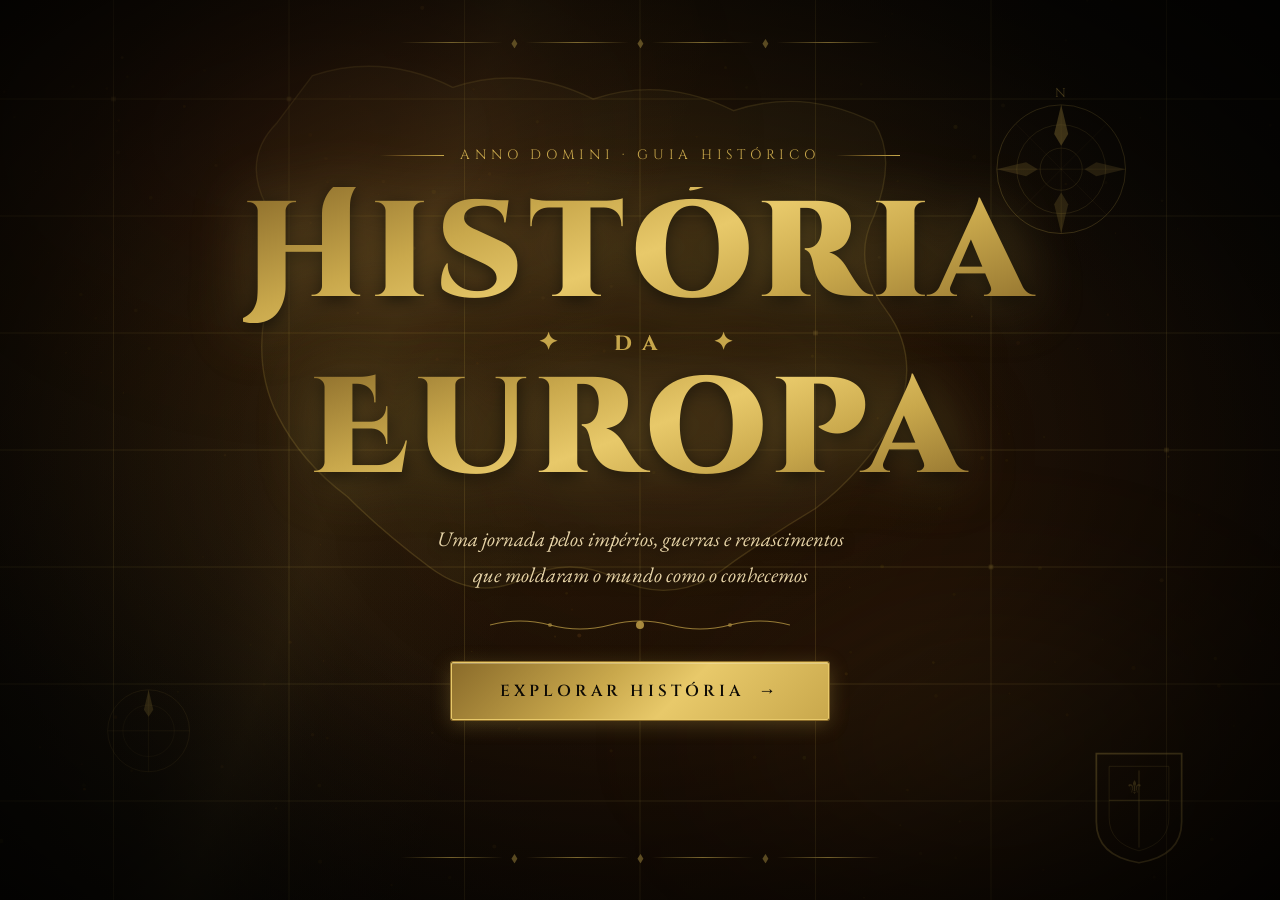
==== index.html @ 4f0f4bb1 "Site v1" ====
<!DOCTYPE html>
<html lang="pt-BR">
<head>
    <meta charset="UTF-8">
    <meta name="viewport" content="width=device-width, initial-scale=1.0">
    <title>História da Europa — Abertura</title>

    <!-- Tipografia histórica elegante -->
    <link rel="preconnect" href="https://fonts.googleapis.com">
    <link href="https://fonts.googleapis.com/css2?family=Cinzel+Decorative:wght@700;900&family=Cinzel:wght@400;600&family=EB+Garamond:ital,wght@0,400;0,500;1,400&display=swap" rel="stylesheet">

    <link rel="stylesheet" href="style.css">
</head>
<body>

<!-- ══════════════════════════════════════════════
     CAMADA 0 — Fundo de mapa antigo (SVG inline)
     ══════════════════════════════════════════════ -->
<div class="bg-map" aria-hidden="true">
    <!-- Grade de mapa estilo cartografia antiga -->
    <svg class="map-grid" viewBox="0 0 1200 800" preserveAspectRatio="xMidYMid slice">
        <!-- Linhas de latitude -->
        <g stroke="#c9a84c" stroke-opacity="0.18" stroke-width="0.8" fill="none">
            <line x1="0" y1="100" x2="1200" y2="100"/>
            <line x1="0" y1="200" x2="1200" y2="200"/>
            <line x1="0" y1="300" x2="1200" y2="300"/>
            <line x1="0" y1="400" x2="1200" y2="400"/>
            <line x1="0" y1="500" x2="1200" y2="500"/>
            <line x1="0" y1="600" x2="1200" y2="600"/>
            <line x1="0" y1="700" x2="1200" y2="700"/>
            <!-- Linhas de longitude -->
            <line x1="150" y1="0" x2="150" y2="800"/>
            <line x1="300" y1="0" x2="300" y2="800"/>
            <line x1="450" y1="0" x2="450" y2="800"/>
            <line x1="600" y1="0" x2="600" y2="800"/>
            <line x1="750" y1="0" x2="750" y2="800"/>
            <line x1="900" y1="0" x2="900" y2="800"/>
            <line x1="1050" y1="0" x2="1050" y2="800"/>
        </g>
        <!-- Rosa dos ventos central -->
        <g transform="translate(960, 160)" stroke="#c9a84c" stroke-opacity="0.35" fill="none">
            <circle cx="0" cy="0" r="55" stroke-width="0.8"/>
            <circle cx="0" cy="0" r="38" stroke-width="0.5"/>
            <circle cx="0" cy="0" r="18" stroke-width="0.5"/>
            <!-- Ponteiros cardinais -->
            <polygon points="0,-55 6,-30 0,-20 -6,-30" fill="#c9a84c" fill-opacity="0.5" stroke="none"/>
            <polygon points="0,55 6,30 0,20 -6,30"  fill="#c9a84c" fill-opacity="0.25" stroke="none"/>
            <polygon points="-55,0 -30,6 -20,0 -30,-6" fill="#c9a84c" fill-opacity="0.25" stroke="none"/>
            <polygon points="55,0 30,6 20,0 30,-6"  fill="#c9a84c" fill-opacity="0.25" stroke="none"/>
            <!-- Ponteiros intercardinais -->
            <line x1="0" y1="-55" x2="0" y2="55" stroke-width="0.6" stroke-opacity="0.2"/>
            <line x1="-55" y1="0" x2="55" y2="0" stroke-width="0.6" stroke-opacity="0.2"/>
            <line x1="-39" y1="-39" x2="39" y2="39" stroke-width="0.4" stroke-opacity="0.15"/>
            <line x1="39" y1="-39" x2="-39" y2="39" stroke-width="0.4" stroke-opacity="0.15"/>
            <!-- N -->
            <text x="-5" y="-62" fill="#c9a84c" fill-opacity="0.7" font-family="Cinzel,serif" font-size="11" stroke="none">N</text>
        </g>
        <!-- Segunda rosa dos ventos — canto inferior esquerdo -->
        <g transform="translate(180, 640)" stroke="#c9a84c" stroke-opacity="0.2" fill="none">
            <circle cx="0" cy="0" r="35" stroke-width="0.6"/>
            <circle cx="0" cy="0" r="22" stroke-width="0.4"/>
            <polygon points="0,-35 4,-18 0,-12 -4,-18" fill="#c9a84c" fill-opacity="0.3" stroke="none"/>
            <line x1="0" y1="-35" x2="0" y2="35" stroke-width="0.5" stroke-opacity="0.2"/>
            <line x1="-35" y1="0" x2="35" y2="0" stroke-width="0.5" stroke-opacity="0.2"/>
        </g>
        <!-- Silhueta simplificada da Europa (contorno estilizado) -->
        <path d="M320,80 Q380,60 440,90 Q500,70 560,100 Q620,80 680,110
                 Q740,90 800,120 Q820,150 800,200 Q780,240 810,280
                 Q840,320 820,370 Q790,420 750,450 Q700,480 660,510
                 Q620,530 580,510 Q540,490 500,510 Q460,530 420,500
                 Q380,470 350,440 Q310,410 290,370 Q270,330 280,280
                 Q300,230 280,190 Q260,150 290,120 Z"
              fill="#c9a84c" fill-opacity="0.05"
              stroke="#c9a84c" stroke-opacity="0.2" stroke-width="1.2"/>
        <!-- Cruzes ornamentais nos cruzamentos da grade -->
        <g fill="#c9a84c" fill-opacity="0.15">
            <rect x="148" y="98" width="4" height="4"/>
            <rect x="298" y="98" width="4" height="4"/>
            <rect x="448" y="198" width="4" height="4"/>
            <rect x="748" y="298" width="4" height="4"/>
            <rect x="898" y="498" width="4" height="4"/>
            <rect x="1048" y="398" width="4" height="4"/>
        </g>
    </svg>
</div>

<!-- ══════════════════════════════════════════════
     CAMADA 1 — Partículas de ouro (canvas)
     ══════════════════════════════════════════════ -->
<canvas id="canvas-particulas" aria-hidden="true"></canvas>

<!-- ══════════════════════════════════════════════
     CAMADA 2 — Fumaça / névoa ambiente
     ══════════════════════════════════════════════ -->
<div class="nevoa" aria-hidden="true">
    <div class="nevoa-blob nevoa-1"></div>
    <div class="nevoa-blob nevoa-2"></div>
    <div class="nevoa-blob nevoa-3"></div>
</div>

<!-- ══════════════════════════════════════════════
     CAMADA 3 — Elementos decorativos históricos
     ══════════════════════════════════════════════ -->
<div class="decorativos" aria-hidden="true">
    <!-- Brasão / escudo estilizado (SVG inline) -->
    <svg class="escudo" viewBox="0 0 120 140" xmlns="http://www.w3.org/2000/svg">
        <path d="M10,10 L110,10 L110,90 Q110,130 60,138 Q10,130 10,90 Z"
              fill="none" stroke="#c9a84c" stroke-width="2" stroke-opacity="0.5"/>
        <path d="M25,25 L95,25 L95,85 Q95,115 60,124 Q25,115 25,85 Z"
              fill="none" stroke="#c9a84c" stroke-width="1" stroke-opacity="0.3"/>
        <!-- Cruz central no escudo -->
        <line x1="60" y1="30" x2="60" y2="120" stroke="#c9a84c" stroke-width="1.5" stroke-opacity="0.35"/>
        <line x1="25" y1="65" x2="95" y2="65"  stroke="#c9a84c" stroke-width="1.5" stroke-opacity="0.35"/>
        <!-- Flor-de-lis topo -->
        <text x="45" y="58" font-size="22" fill="#c9a84c" fill-opacity="0.45" font-family="serif">⚜</text>
    </svg>

    <!-- Separador ornamental superior -->
    <div class="ornamento-topo">
        <span class="linha-orn"></span>
        <span class="diamante">◆</span>
        <span class="linha-orn"></span>
        <span class="diamante">◆</span>
        <span class="linha-orn"></span>
        <span class="diamante">◆</span>
        <span class="linha-orn"></span>
    </div>

    <!-- Separador ornamental inferior -->
    <div class="ornamento-base">
        <span class="linha-orn"></span>
        <span class="diamante">◆</span>
        <span class="linha-orn"></span>
        <span class="diamante">◆</span>
        <span class="linha-orn"></span>
        <span class="diamante">◆</span>
        <span class="linha-orn"></span>
    </div>
</div>

<!-- ══════════════════════════════════════════════
     CAMADA 4 — Conteúdo principal da vinheta
     ══════════════════════════════════════════════ -->
<main class="vinheta-conteudo" role="main">

    <!-- Eyebrow / rótulo -->
    <p class="eyebrow" aria-label="Introdução">
        <span class="eyebrow-linha"></span>
        Anno Domini · Guia Histórico
        <span class="eyebrow-linha"></span>
    </p>

    <!-- Título principal -->
    <h1 class="titulo-principal">
        <span class="titulo-linha titulo-linha-1">História</span>
        <span class="titulo-separador">✦ &nbsp; da &nbsp; ✦</span>
        <span class="titulo-linha titulo-linha-2">Europa</span>
    </h1>

    <!-- Subtítulo -->
    <p class="subtitulo">
        Uma jornada pelos impérios, guerras e renascimentos<br>
        que moldaram o mundo como o conhecemos
    </p>

    <!-- Divisor de pergaminho -->
    <div class="divisor-perg" aria-hidden="true">
        <svg viewBox="0 0 300 20" xmlns="http://www.w3.org/2000/svg">
            <path d="M0,10 Q30,2 60,10 Q90,18 120,10 Q150,2 180,10 Q210,18 240,10 Q270,2 300,10"
                  fill="none" stroke="#c9a84c" stroke-width="1.2" stroke-opacity="0.7"/>
            <circle cx="150" cy="10" r="4" fill="#c9a84c" fill-opacity="0.8"/>
            <circle cx="60"  cy="10" r="2" fill="#c9a84c" fill-opacity="0.5"/>
            <circle cx="240" cy="10" r="2" fill="#c9a84c" fill-opacity="0.5"/>
        </svg>
    </div>

    <!-- Botão CTA -->
    <a href="index2.html" class="btn-explorar" id="btn-explorar" aria-label="Explorar a história da Europa">
        <span class="btn-brilho" aria-hidden="true"></span>
        <span class="btn-texto">Explorar História</span>
        <span class="btn-seta" aria-hidden="true">→</span>
    </a>

    <!-- Nota de áudio (opcional) -->
    <p class="nota-audio" id="nota-audio" aria-live="polite"></p>

</main>

<!-- ══════════════════════════════════════════════
     CAMADA 5 — Vignette / sobreposição de borda
     ══════════════════════════════════════════════ -->
<div class="vignette-overlay" aria-hidden="true"></div>

<!-- ══════════════════════════════════════════════
     CAMADA 6 — Transição de saída (fade para index)
     ══════════════════════════════════════════════ -->
<div class="transicao-saida" id="transicao-saida" aria-hidden="true"></div>

<!-- Áudio ambiente (discreto, opcional) -->
<audio id="audio-ambiente" loop preload="none">
    <!--
        Para usar áudio real, adicione um arquivo .mp3 ou .ogg aqui:
        <source src="assets/europa-ambient.mp3" type="audio/mpeg">
        Sugestão: música de harpa medieval ou vento suave de 30-60s em loop.
        Recomendamos volume <= 0.15 para não ser intrusivo.
    -->
</audio>

<script src="script.js"></script>
</body>
</html>
---- style.css ----
/* ═══════════════════════════════════════════════════════════════════
   VINHETA — História da Europa
   Paleta: escuro profundo · dourado · marrom antigo · vermelho imperial
   ═══════════════════════════════════════════════════════════════════ */

/* ── Variáveis ───────────────────────────────────────────────────── */
:root {
    --ouro:          #c9a84c;
    --ouro-claro:    #e8c96a;
    --ouro-escuro:   #8a6b2a;
    --fundo-1:       #0d0a05;
    --fundo-2:       #1a1008;
    --fundo-3:       #261608;
    --vermelho:      #8b1a1a;
    --vermelho-vivo: #c0392b;
    --marrom:        #4a2c0a;
    --creme:         #f5e6c8;
    --creme-suave:   #e8d5a8;
    --branco-antigo: #fdf6e3;
    --sombra-ouro:   rgba(201,168,76,0.35);
    --dur-entrada:   1.2s;
}

/* ── Reset ───────────────────────────────────────────────────────── */
*, *::before, *::after { margin: 0; padding: 0; box-sizing: border-box; }

html, body {
    width: 100%; height: 100%;
    overflow: hidden; /* sem scroll durante a vinheta */
}

body {
    font-family: 'EB Garamond', 'Georgia', serif;
    background: var(--fundo-1);
    color: var(--creme);
    cursor: default;
    /* Animação de fade-in do body inteiro */
    animation: fadeInBody 2s ease forwards;
}

@keyframes fadeInBody {
    from { opacity: 0; }
    to   { opacity: 1; }
}

/* ══════════════════════════════════════════════════════════════════
   CAMADA 0 — Fundo: mapa antigo
   ══════════════════════════════════════════════════════════════════ */
.bg-map {
    position: fixed;
    inset: 0;
    z-index: 0;
    /* Textura de pergaminho via gradiente */
    background:
        radial-gradient(ellipse at 30% 20%, #2a1a08 0%, transparent 55%),
        radial-gradient(ellipse at 70% 80%, #1e0f04 0%, transparent 55%),
        radial-gradient(ellipse at 50% 50%, #261608 0%, var(--fundo-1) 80%);
    /* Grão/ruído simulado com micro-padrão */
    background-color: var(--fundo-1);
}

/* Sobreposição de textura granulada (pseudo-noise via SVG filter) */
.bg-map::before {
    content: '';
    position: absolute;
    inset: 0;
    background-image: url("data:image/svg+xml,%3Csvg xmlns='http://www.w3.org/2000/svg' width='300' height='300'%3E%3Cfilter id='n'%3E%3CfeTurbulence type='fractalNoise' baseFrequency='0.65' numOctaves='3' stitchTiles='stitch'/%3E%3CfeColorMatrix type='saturate' values='0'/%3E%3C/filter%3E%3Crect width='300' height='300' filter='url(%23n)' opacity='0.07'/%3E%3C/svg%3E");
    opacity: 0.55;
    mix-blend-mode: multiply;
}

/* Raio de luz diagonal — efeito épico de iluminação */
.bg-map::after {
    content: '';
    position: absolute;
    top: -20%;
    left: -10%;
    width: 70%;
    height: 120%;
    background: linear-gradient(
        125deg,
        transparent 30%,
        rgba(201,168,76,0.04) 50%,
        rgba(201,168,76,0.08) 55%,
        rgba(201,168,76,0.03) 60%,
        transparent 70%
    );
    transform: rotate(-15deg);
    animation: raioDeLuz 8s ease-in-out infinite alternate;
}

@keyframes raioDeLuz {
    0%   { opacity: 0.4; transform: rotate(-15deg) translateX(-5%); }
    100% { opacity: 1;   transform: rotate(-15deg) translateX(5%);  }
}

.map-grid {
    width: 100%;
    height: 100%;
    animation: gridPulse 12s ease-in-out infinite alternate;
}

@keyframes gridPulse {
    0%   { opacity: 0.7; }
    100% { opacity: 1;   }
}

/* ══════════════════════════════════════════════════════════════════
   CAMADA 1 — Canvas de partículas (controlado via JS)
   ══════════════════════════════════════════════════════════════════ */
#canvas-particulas {
    position: fixed;
    inset: 0;
    z-index: 1;
    pointer-events: none;
}

/* ══════════════════════════════════════════════════════════════════
   CAMADA 2 — Névoa / fumaça ambiente
   ══════════════════════════════════════════════════════════════════ */
.nevoa {
    position: fixed;
    inset: 0;
    z-index: 2;
    pointer-events: none;
    overflow: hidden;
}

.nevoa-blob {
    position: absolute;
    border-radius: 50%;
    filter: blur(80px);
    mix-blend-mode: screen;
}

.nevoa-1 {
    width: 60vw; height: 50vh;
    background: radial-gradient(ellipse, rgba(139,26,26,0.12) 0%, transparent 70%);
    top: -10%; left: -5%;
    animation: nevoaDrift1 18s ease-in-out infinite alternate;
}

.nevoa-2 {
    width: 55vw; height: 45vh;
    background: radial-gradient(ellipse, rgba(201,168,76,0.08) 0%, transparent 70%);
    bottom: -5%; right: -5%;
    animation: nevoaDrift2 22s ease-in-out infinite alternate;
}

.nevoa-3 {
    width: 45vw; height: 40vh;
    background: radial-gradient(ellipse, rgba(74,44,10,0.15) 0%, transparent 70%);
    top: 30%; left: 30%;
    animation: nevoaDrift3 15s ease-in-out infinite alternate;
}

@keyframes nevoaDrift1 {
    0%   { transform: translate(0, 0) scale(1);    opacity: 0.6; }
    100% { transform: translate(8%, 12%) scale(1.1); opacity: 1; }
}
@keyframes nevoaDrift2 {
    0%   { transform: translate(0, 0) scale(1.1);  opacity: 1; }
    100% { transform: translate(-10%, -8%) scale(1); opacity: 0.7; }
}
@keyframes nevoaDrift3 {
    0%   { transform: translate(0, 0) scale(1);    opacity: 0.5; }
    100% { transform: translate(5%, -10%) scale(1.15); opacity: 0.9; }
}

/* ══════════════════════════════════════════════════════════════════
   CAMADA 3 — Decorativos históricos
   ══════════════════════════════════════════════════════════════════ */
.decorativos {
    position: fixed;
    inset: 0;
    z-index: 3;
    pointer-events: none;
}

/* Escudo heráldico — canto inferior direito */
.escudo {
    position: absolute;
    bottom: 4vh;
    right: 3vw;
    width: clamp(60px, 8vw, 110px);
    opacity: 0;
    animation: fadeInDeco 2s ease 2.5s forwards;
    animation-fill-mode: forwards;
}

/* Ornamentos horizontais */
.ornamento-topo,
.ornamento-base {
    position: absolute;
    left: 50%;
    transform: translateX(-50%);
    display: flex;
    align-items: center;
    gap: 8px;
    opacity: 0;
    white-space: nowrap;
}

.ornamento-topo {
    top: 4vh;
    animation: fadeInDeco 1.5s ease 1.8s forwards;
}

.ornamento-base {
    bottom: 4vh;
    animation: fadeInDeco 1.5s ease 2s forwards;
}

.linha-orn {
    display: inline-block;
    width: clamp(30px, 8vw, 120px);
    height: 1px;
    background: linear-gradient(90deg, transparent, var(--ouro), transparent);
}

.diamante {
    color: var(--ouro);
    font-size: clamp(6px, 1vw, 10px);
    opacity: 0.7;
}

@keyframes fadeInDeco {
    from { opacity: 0; transform: translateX(-50%) translateY(8px); }
    to   { opacity: 1; transform: translateX(-50%) translateY(0); }
}

/* ══════════════════════════════════════════════════════════════════
   CAMADA 4 — Conteúdo principal
   ══════════════════════════════════════════════════════════════════ */
.vinheta-conteudo {
    position: fixed;
    inset: 0;
    z-index: 10;
    display: flex;
    flex-direction: column;
    align-items: center;
    justify-content: center;
    text-align: center;
    padding: clamp(20px, 5vw, 80px);
    gap: clamp(12px, 2.5vh, 28px);
}

/* ── Eyebrow ─────────────────────────────────────────────────────── */
.eyebrow {
    font-family: 'Cinzel', serif;
    font-size: clamp(0.6rem, 1.5vw, 0.85rem);
    letter-spacing: 0.35em;
    color: var(--ouro);
    text-transform: uppercase;
    display: flex;
    align-items: center;
    gap: 16px;
    opacity: 0;
    animation: subirFade 1s ease 0.5s forwards;
}

.eyebrow-linha {
    display: inline-block;
    width: clamp(20px, 5vw, 80px);
    height: 1px;
    background: linear-gradient(90deg, transparent, var(--ouro-escuro), var(--ouro));
}

/* ── Título ──────────────────────────────────────────────────────── */
.titulo-principal {
    display: flex;
    flex-direction: column;
    align-items: center;
    line-height: 1;
    gap: 4px;
}

.titulo-linha {
    display: block;
    font-family: 'Cinzel Decorative', 'Cinzel', serif;
    font-weight: 900;
    font-size: clamp(2.8rem, 11vw, 8.5rem);
    letter-spacing: 0.05em;
    /* Gradiente dourado no texto */
    background: linear-gradient(
        160deg,
        var(--ouro-escuro) 0%,
        var(--ouro)        30%,
        var(--ouro-claro)  50%,
        var(--ouro)        70%,
        var(--ouro-escuro) 100%
    );
    -webkit-background-clip: text;
    -webkit-text-fill-color: transparent;
    background-clip: text;
    /* Sombra luminosa dourada */
    filter: drop-shadow(0 0 30px rgba(201,168,76,0.4))
            drop-shadow(0 4px 8px rgba(0,0,0,0.8));
    opacity: 0;
}

.titulo-linha-1 {
    animation: revelarTitulo1 1.4s cubic-bezier(0.16, 1, 0.3, 1) 0.9s forwards;
}

.titulo-linha-2 {
    animation: revelarTitulo2 1.4s cubic-bezier(0.16, 1, 0.3, 1) 1.2s forwards;
}

.titulo-separador {
    font-family: 'Cinzel', serif;
    font-size: clamp(0.9rem, 2.5vw, 1.5rem);
    color: var(--ouro);
    letter-spacing: 0.4em;
    opacity: 0;
    animation: subirFade 1s ease 1.5s forwards;
    padding: 4px 0;
}

@keyframes revelarTitulo1 {
    from { opacity: 0; transform: translateY(40px) skewY(2deg); filter: drop-shadow(0 0 0px transparent) blur(8px); }
    to   { opacity: 1; transform: translateY(0) skewY(0deg);    filter: drop-shadow(0 0 30px rgba(201,168,76,0.4)) drop-shadow(0 4px 8px rgba(0,0,0,0.8)); }
}

@keyframes revelarTitulo2 {
    from { opacity: 0; transform: translateY(-40px) skewY(-2deg); filter: drop-shadow(0 0 0px transparent) blur(8px); }
    to   { opacity: 1; transform: translateY(0) skewY(0deg);      filter: drop-shadow(0 0 30px rgba(201,168,76,0.4)) drop-shadow(0 4px 8px rgba(0,0,0,0.8)); }
}

/* ── Subtítulo ───────────────────────────────────────────────────── */
.subtitulo {
    font-family: 'EB Garamond', Georgia, serif;
    font-style: italic;
    font-size: clamp(0.9rem, 2.2vw, 1.3rem);
    color: var(--creme-suave);
    line-height: 1.7;
    max-width: 540px;
    opacity: 0;
    animation: subirFade 1.2s ease 2s forwards;
    text-shadow: 0 2px 12px rgba(0,0,0,0.8);
}

/* ── Divisor de pergaminho ───────────────────────────────────────── */
.divisor-perg {
    width: clamp(160px, 35vw, 300px);
    opacity: 0;
    animation: subirFade 1s ease 2.3s forwards;
}

/* ── Botão CTA ───────────────────────────────────────────────────── */
.btn-explorar {
    position: relative;
    display: inline-flex;
    align-items: center;
    gap: 14px;
    padding: clamp(12px, 2vh, 16px) clamp(28px, 5vw, 48px);
    font-family: 'Cinzel', serif;
    font-weight: 600;
    font-size: clamp(0.8rem, 1.8vw, 1rem);
    letter-spacing: 0.25em;
    text-transform: uppercase;
    text-decoration: none;
    color: var(--fundo-1);
    background: linear-gradient(135deg, var(--ouro-escuro) 0%, var(--ouro) 40%, var(--ouro-claro) 60%, var(--ouro) 100%);
    border-radius: 2px;
    border: 1px solid var(--ouro-claro);
    cursor: pointer;
    overflow: hidden;
    opacity: 0;
    animation: subirFade 1s ease 2.7s forwards;
    transition: transform 0.3s ease, box-shadow 0.3s ease, filter 0.3s ease;
    box-shadow:
        0 0 0 1px var(--ouro-escuro),
        0 4px 20px rgba(201,168,76,0.3),
        inset 0 1px 0 rgba(255,255,255,0.25);
}

/* Efeito de brilho varrendo o botão no hover */
.btn-brilho {
    position: absolute;
    top: 0;
    left: -75%;
    width: 50%;
    height: 100%;
    background: linear-gradient(
        120deg,
        transparent 0%,
        rgba(255,255,255,0.45) 50%,
        transparent 100%
    );
    transform: skewX(-20deg);
    transition: left 0.55s ease;
    pointer-events: none;
}

.btn-explorar:hover .btn-brilho {
    left: 130%;
}

.btn-explorar:hover {
    transform: translateY(-3px) scale(1.03);
    box-shadow:
        0 0 0 1px var(--ouro-claro),
        0 8px 35px rgba(201,168,76,0.55),
        inset 0 1px 0 rgba(255,255,255,0.35);
    filter: brightness(1.1);
}

.btn-explorar:active {
    transform: translateY(0) scale(0.98);
}

.btn-texto { position: relative; z-index: 1; }

.btn-seta {
    position: relative;
    z-index: 1;
    display: inline-block;
    transition: transform 0.3s ease;
    font-size: 1.1em;
}

.btn-explorar:hover .btn-seta {
    transform: translateX(5px);
}

/* ── Nota de áudio ───────────────────────────────────────────────── */
.nota-audio {
    font-size: 0.7rem;
    color: var(--ouro-escuro);
    letter-spacing: 0.15em;
    opacity: 0;
    font-family: 'Cinzel', serif;
    min-height: 1em;
    transition: opacity 0.5s ease;
}

/* ── Animação de entrada genérica ────────────────────────────────── */
@keyframes subirFade {
    from { opacity: 0; transform: translateY(20px); }
    to   { opacity: 1; transform: translateY(0); }
}

/* ══════════════════════════════════════════════════════════════════
   CAMADA 5 — Vinheta / escurecimento de borda
   ══════════════════════════════════════════════════════════════════ */
.vignette-overlay {
    position: fixed;
    inset: 0;
    z-index: 5;
    pointer-events: none;
    background: radial-gradient(
        ellipse at 50% 50%,
        transparent 40%,
        rgba(0, 0, 0, 0.55) 75%,
        rgba(0, 0, 0, 0.85) 100%
    );
}

/* ══════════════════════════════════════════════════════════════════
   CAMADA 6 — Transição de saída (fade para preto antes do index)
   ══════════════════════════════════════════════════════════════════ */
.transicao-saida {
    position: fixed;
    inset: 0;
    z-index: 9999;
    background: var(--fundo-1);
    opacity: 0;
    pointer-events: none;
    transition: opacity 1s ease;
}

.transicao-saida.ativa {
    opacity: 1;
    pointer-events: all;
}

/* ══════════════════════════════════════════════════════════════════
   BARRA DE PROGRESSO — timer automático
   ══════════════════════════════════════════════════════════════════ */
#barra-progresso {
    position: fixed;
    bottom: 0;
    left: 0;
    width: 100%;
    height: 3px;
    z-index: 9000;
    background: rgba(255, 255, 255, 0.08);
    opacity: 0;
    transition: opacity 0.6s ease;
}

#barra-progresso.visivel {
    opacity: 1;
}

#barra-fill {
    height: 100%;
    width: 0%;
    background: linear-gradient(
        90deg,
        var(--ouro-escuro) 0%,
        var(--ouro)        50%,
        var(--ouro-claro)  100%
    );
    box-shadow: 0 0 10px var(--ouro), 0 0 4px var(--ouro-claro);
}

/* ══════════════════════════════════════════════════════════════════
   RESPONSIVIDADE
   ══════════════════════════════════════════════════════════════════ */
@media (max-width: 600px) {
    .eyebrow { gap: 8px; }
    .ornamento-topo .linha-orn,
    .ornamento-base .linha-orn { width: 20px; }
    .escudo { width: 50px; }
    .subtitulo { font-size: 0.95rem; }
}

@media (max-height: 500px) {
    .vinheta-conteudo { gap: 8px; }
    .subtitulo { display: none; }
}

/* ══════════════════════════════════════════════════════════════════
   ACESSIBILIDADE — Sem animações
   ══════════════════════════════════════════════════════════════════ */
@media (prefers-reduced-motion: reduce) {
    *, *::before, *::after {
        animation-duration: 0.01ms !important;
        transition-duration: 0.01ms !important;
    }
    .titulo-linha, .eyebrow, .subtitulo, .divisor-perg,
    .btn-explorar, .escudo, .ornamento-topo, .ornamento-base {
        opacity: 1 !important;
        transform: none !important;
    }
}
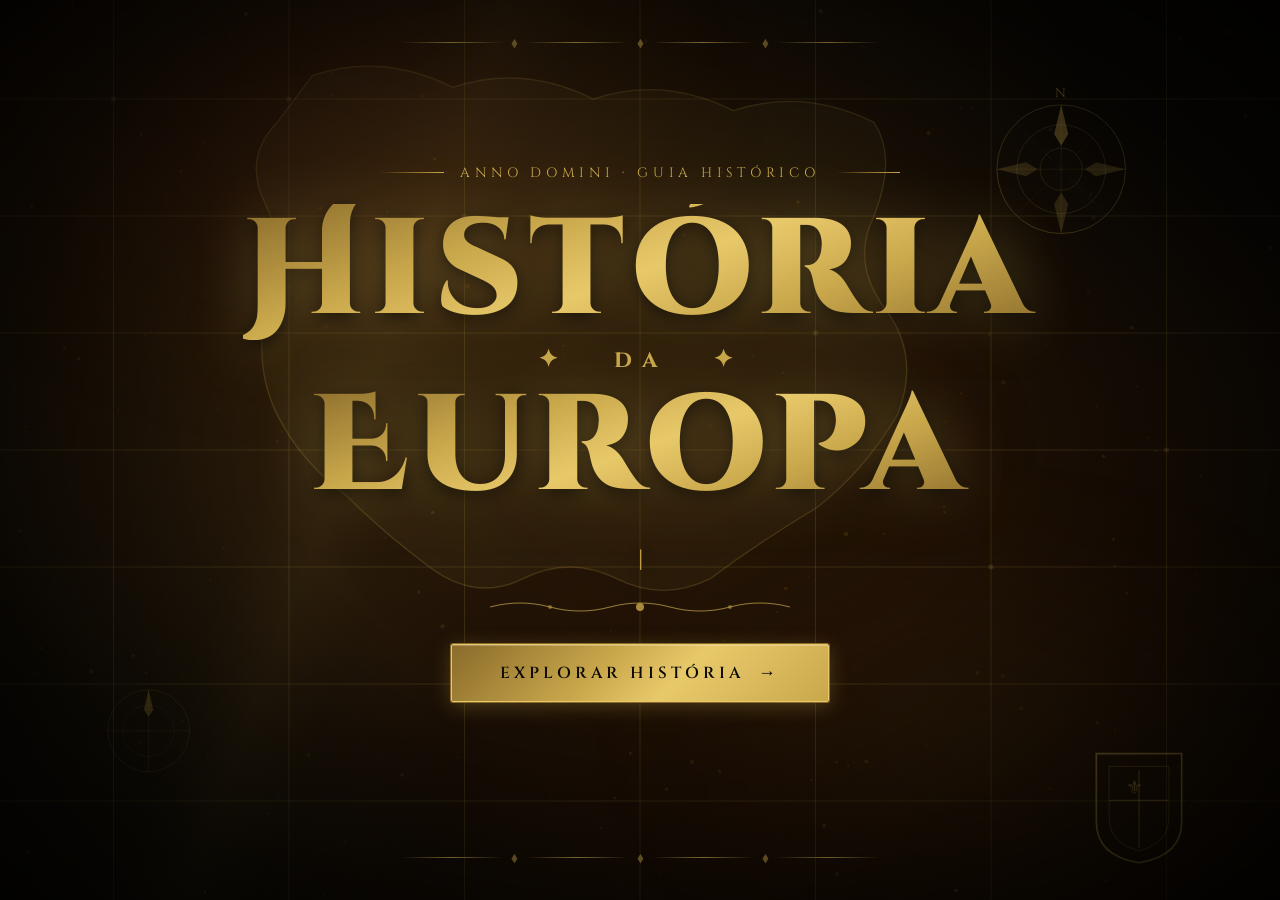
==== commit 64769440: "Adicionado Galeria de Imagens, Quiz, Mapa Interativo e Linha do tempo horizontal" ====
--- a/index.html
+++ b/index.html
@@ -158,10 +158,7 @@
     </h1>
 
     <!-- Subtítulo -->
-    <p class="subtitulo">
-        Uma jornada pelos impérios, guerras e renascimentos<br>
-        que moldaram o mundo como o conhecemos
-    </p>
+    <p class="subtitulo" id="subtitulo-typing" aria-label="Uma jornada pelos impérios, guerras e renascimentos que moldaram o mundo como o conhecemos"><span id="typing-text"></span><span class="typing-cursor" aria-hidden="true">|</span></p>
 
     <!-- Divisor de pergaminho -->
     <div class="divisor-perg" aria-hidden="true">
@@ -208,4 +205,4 @@
 
 <script src="script.js"></script>
 </body>
-</html>
+</html>
--- a/style.css
+++ b/style.css
@@ -131,6 +131,9 @@
     border-radius: 50%;
     filter: blur(80px);
     mix-blend-mode: screen;
+    will-change: transform, opacity;
+    transform: translateZ(0); /* força GPU layer — evita repaint a cada frame */
+    backface-visibility: hidden;
 }
 
 .nevoa-1 {
@@ -507,19 +510,155 @@
 }
 
 /* ══════════════════════════════════════════════════════════════════
-   RESPONSIVIDADE
-   ══════════════════════════════════════════════════════════════════ */
-@media (max-width: 600px) {
-    .eyebrow { gap: 8px; }
-    .ornamento-topo .linha-orn,
-    .ornamento-base .linha-orn { width: 20px; }
-    .escudo { width: 50px; }
-    .subtitulo { font-size: 0.95rem; }
-}
-
+   RESPONSIVIDADE — três breakpoints + landscape especial
+   ══════════════════════════════════════════════════════════════════ */
+
+/* ── Tablet: 768px ───────────────────────────────────────────────── */
+@media (max-width: 768px) {
+
+    .vinheta-conteudo {
+        padding: 24px 28px;
+        gap: clamp(10px, 2vh, 20px);
+    }
+
+    .eyebrow {
+        font-size: 0.72rem;
+        letter-spacing: 0.22em;
+        gap: 10px;
+    }
+    .eyebrow-linha { width: clamp(16px, 5vw, 50px); }
+
+    .titulo-linha { font-size: clamp(2.4rem, 10vw, 5.5rem); }
+
+    .titulo-separador {
+        font-size: clamp(0.75rem, 2vw, 1.1rem);
+        letter-spacing: 0.28em;
+    }
+
+    .subtitulo {
+        font-size: clamp(0.85rem, 2.2vw, 1.05rem);
+        max-width: 90vw;
+        line-height: 1.6;
+    }
+
+    .divisor-perg { width: clamp(120px, 50vw, 240px); }
+
+    .btn-explorar {
+        padding: 13px 30px;
+        font-size: 0.85rem;
+        letter-spacing: 0.2em;
+        gap: 10px;
+    }
+
+    .linha-orn { width: clamp(16px, 5vw, 60px); }
+    .diamante   { font-size: 7px; }
+
+    .escudo {
+        width: clamp(44px, 7vw, 72px);
+        bottom: 3vh;
+        right: 3vw;
+    }
+
+    .nevoa-blob { filter: none; mix-blend-mode: normal; opacity: 0.3; }
+}
+
+/* ── Mobile: 480px ───────────────────────────────────────────────── */
+@media (max-width: 480px) {
+
+    .vinheta-conteudo {
+        padding: 16px 20px;
+        gap: clamp(8px, 1.8vh, 16px);
+    }
+
+    .eyebrow {
+        font-size: 0.65rem;
+        letter-spacing: 0.18em;
+        gap: 6px;
+    }
+    .eyebrow-linha { width: 14px; }
+
+    .titulo-linha {
+        font-size: clamp(2rem, 13vw, 3.2rem);
+        letter-spacing: 0.03em;
+    }
+
+    .titulo-separador {
+        font-size: 0.72rem;
+        letter-spacing: 0.2em;
+    }
+
+    .subtitulo {
+        font-size: 0.85rem;
+        max-width: 92vw;
+        line-height: 1.55;
+    }
+
+    .divisor-perg { width: clamp(100px, 55vw, 180px); }
+
+    .btn-explorar {
+        padding: 14px 26px;
+        font-size: 0.78rem;
+        letter-spacing: 0.15em;
+        gap: 8px;
+        width: clamp(200px, 80vw, 300px);
+        justify-content: center;
+    }
+
+    .ornamento-topo, .ornamento-base { display: none; }
+
+    .escudo {
+        width: 36px;
+        bottom: 2vh;
+        right: 2vw;
+        opacity: 0.4;
+    }
+
+    .nevoa-blob { filter: none; mix-blend-mode: normal; opacity: 0.25; }
+
+    #canvas-particulas { opacity: 0.6; }
+
+    .vignette-overlay {
+        background: radial-gradient(
+            ellipse at 50% 50%,
+            transparent 30%,
+            rgba(0,0,0,0.4) 70%,
+            rgba(0,0,0,0.7) 100%
+        );
+    }
+}
+
+/* ── Mobile muito pequeno: 360px ─────────────────────────────────── */
+@media (max-width: 360px) {
+    .titulo-linha   { font-size: clamp(1.7rem, 14vw, 2.6rem); }
+    .subtitulo      { font-size: 0.78rem; }
+    .btn-explorar   { font-size: 0.72rem; padding: 12px 20px; }
+    .eyebrow        { display: none; }
+    .escudo         { display: none; }
+}
+
+/* ── Landscape em mobile (altura restrita) ───────────────────────── */
 @media (max-height: 500px) {
-    .vinheta-conteudo { gap: 8px; }
-    .subtitulo { display: none; }
+    .vinheta-conteudo {
+        gap: 6px;
+        padding: 10px 24px;
+    }
+    .eyebrow        { display: none; }
+    .subtitulo      { display: none; }
+    .divisor-perg   { display: none; }
+    .ornamento-topo,
+    .ornamento-base { display: none; }
+    .escudo         { display: none; }
+
+    .titulo-linha   { font-size: clamp(1.8rem, 8vw, 3.5rem); }
+    .btn-explorar   { padding: 10px 28px; font-size: 0.78rem; }
+    .nevoa-blob     { filter: none; mix-blend-mode: normal; opacity: 0.2; }
+}
+
+/* ── Landscape + mobile pequeno ─────────────────────────────────── */
+@media (max-height: 400px) and (max-width: 768px) {
+    .titulo-separador { display: none; }
+    .titulo-linha     { font-size: clamp(1.5rem, 7vw, 2.8rem); }
+    .btn-explorar     { padding: 8px 22px; font-size: 0.72rem; }
 }
 
 /* ══════════════════════════════════════════════════════════════════
@@ -535,4 +674,21 @@
         opacity: 1 !important;
         transform: none !important;
     }
-}+}
+
+/* ── Máquina de escrever ─────────────────────────────────────────── */
+.typing-cursor {
+    display: inline-block;
+    color: var(--ouro, #c9a84c);
+    font-style: normal;
+    animation: piscarCursor 0.75s step-end infinite;
+    margin-left: 1px;
+}
+
+@keyframes piscarCursor {
+    0%, 100% { opacity: 1; }
+    50%       { opacity: 0; }
+}
+
+/* Cursor some quando a digitação termina */
+.typing-cursor.fim { animation: none; opacity: 0; }
